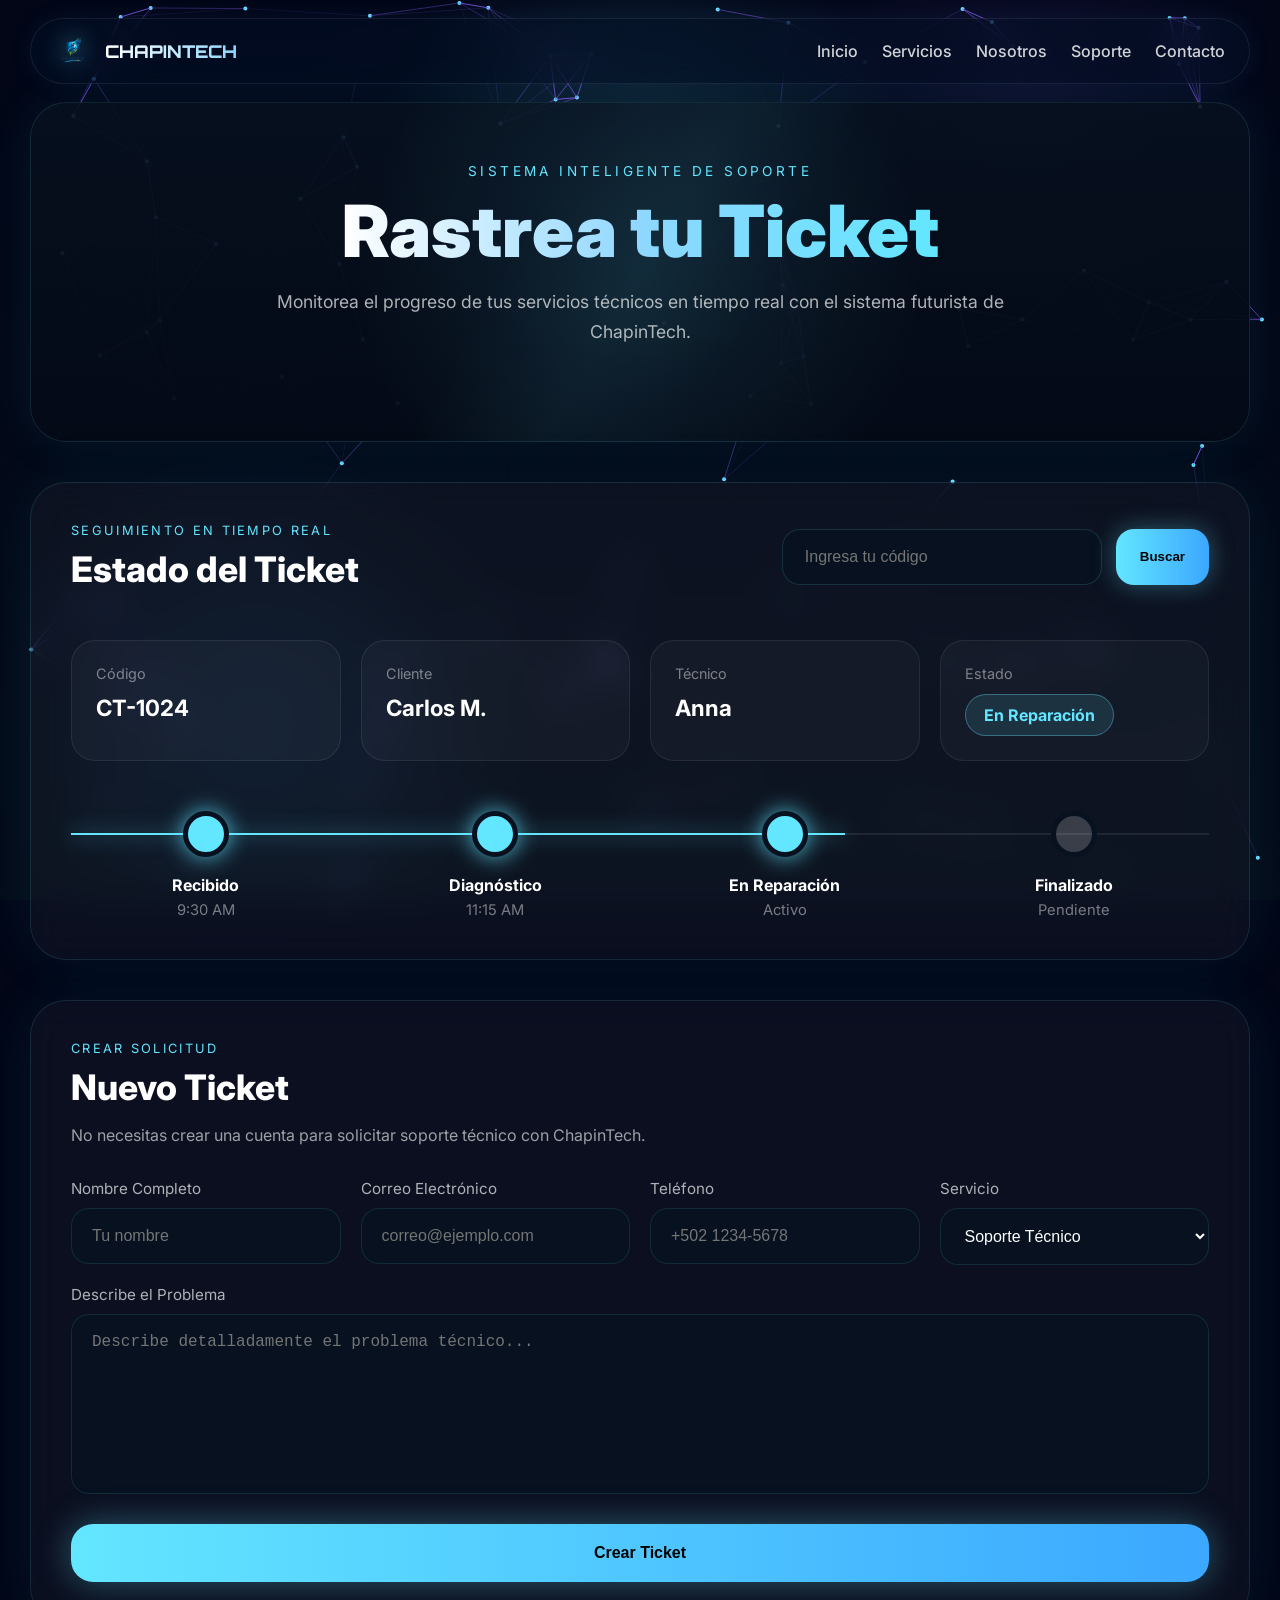
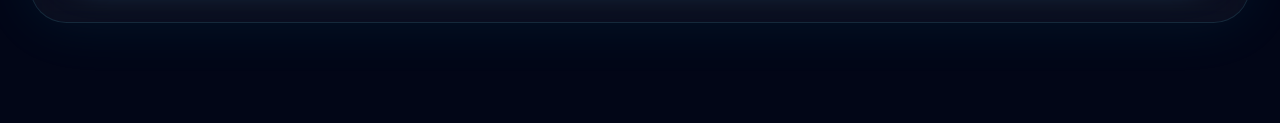
==== soporte.html @ 26c17a1f "adding support page agregando un pagina de soporte" ====
<!DOCTYPE html>
<html lang="es">
<head>
<meta charset="UTF-8">
<meta name="viewport" content="width=device-width, initial-scale=1.0">

<title>ChapinTech | Soporte</title>

<link rel="preconnect" href="https://fonts.googleapis.com">
<link rel="preconnect" href="https://fonts.gstatic.com" crossorigin>

<link href="https://fonts.googleapis.com/css2?family=Orbitron:wght@500;700;800&family=Inter:wght@400;500;600;700;800&display=swap" rel="stylesheet">

<style>

*{
margin:0;
padding:0;
box-sizing:border-box;
}

:root{
--cyan:#63e6ff;
--blue:#3ba7ff;
--violet:#8b5cf6;
--dark:#020617;
--panel:#07111f;
}

html{
scroll-behavior:smooth;
}

body{
font-family:'Inter',sans-serif;
background:#020617;
color:white;
overflow-x:hidden;
min-height:100vh;
}

/* =========================
BACKGROUND SYSTEM
========================= */

.bg{
position:fixed;
inset:0;
z-index:-10;

background:
radial-gradient(circle at 50% 20%,
rgba(99,230,255,.14),
transparent 28%),

radial-gradient(circle at 80% 10%,
rgba(139,92,246,.08),
transparent 20%),

radial-gradient(circle at 20% 80%,
rgba(59,167,255,.08),
transparent 22%),

linear-gradient(
180deg,
#020617 0%,
#040b18 100%
);
}

.bg::before{
content:"";
position:absolute;
inset:0;

background-image:
linear-gradient(rgba(255,255,255,.03) 1px, transparent 1px),
linear-gradient(90deg, rgba(255,255,255,.03) 1px, transparent 1px);

background-size:42px 42px;

mask-image:radial-gradient(circle at center, black 30%, transparent 90%);

opacity:.25;
}

/* =========================
PARTICLES
========================= */

#particles{
position:fixed;
inset:0;
width:100%;
height:100%;
z-index:-5;
pointer-events:none;
}

/* =========================
NAVBAR
========================= */

.nav{
position:sticky;
top:18px;
z-index:999;

width:calc(100% - 60px);
max-width:1280px;

margin:18px auto;

padding:14px 24px;

display:flex;
align-items:center;
justify-content:space-between;

border-radius:999px;

background:rgba(4,19,44,.42);

backdrop-filter:blur(18px);

border:1px solid rgba(255,255,255,.08);

box-shadow:
0 0 24px rgba(59,167,255,.08),
inset 0 0 1px rgba(255,255,255,.05);
}

.logo{
display:flex;
align-items:center;
gap:14px;
}

.logo img{
width:36px;
height:36px;
object-fit:contain;

filter:
drop-shadow(0 0 12px rgba(99,230,255,.7));
}

.logo span{
font-family:'Orbitron',sans-serif;
font-weight:800;
font-size:1.1rem;

background:linear-gradient(90deg,#fff,#8fd7ff);

-webkit-background-clip:text;
background-clip:text;
color:transparent;
}

.nav-links{
display:flex;
align-items:center;
gap:24px;
}

.nav-links a{
text-decoration:none;
color:rgba(255,255,255,.82);
font-weight:500;
transition:.25s;
}

.nav-links a:hover{
color:var(--cyan);
}

/* =========================
HERO
========================= */

.hero{
position:relative;

width:calc(100% - 60px);
max-width:1280px;

margin:auto;

min-height:340px;

border-radius:36px;

overflow:hidden;

background:
radial-gradient(circle at center,
rgba(99,230,255,.10),
transparent 45%),

linear-gradient(
180deg,
rgba(7,17,31,.9),
rgba(4,10,22,.96)
);

border:1px solid rgba(99,230,255,.12);

box-shadow:
0 0 50px rgba(34,211,238,.08);
}

.hero::before{
content:"";
position:absolute;
inset:0;

background:
linear-gradient(
120deg,
transparent 40%,
rgba(99,230,255,.04),
transparent 60%
);

animation:moveGlow 8s linear infinite;
}

.hero-content{
position:relative;
z-index:2;

height:100%;

display:flex;
flex-direction:column;
align-items:center;
justify-content:center;

text-align:center;

padding:60px 20px;
}

.hero-content p{
color:var(--cyan);

letter-spacing:.25em;
font-size:.85rem;

margin-bottom:16px;
}

.hero-content h1{
font-size:clamp(42px,6vw,72px);
font-weight:900;
line-height:1;

margin-bottom:20px;

background:linear-gradient(
90deg,
#ffffff,
#8fd7ff,
#63e6ff
);

-webkit-background-clip:text;
background-clip:text;
color:transparent;
}

.hero-content span{
max-width:760px;

font-size:1.1rem;
line-height:1.7;

color:rgba(255,255,255,.68);
}

/* =========================
MAIN
========================= */

.main{
width:calc(100% - 60px);
max-width:1280px;

margin:40px auto 100px;
}

/* =========================
TRACKER PANEL
========================= */

.panel{
background:rgba(255,255,255,.04);

border:1px solid rgba(99,230,255,.12);

border-radius:36px;

padding:40px;

backdrop-filter:blur(18px);

box-shadow:
0 0 60px rgba(34,211,238,.08);

margin-bottom:40px;
}

/* =========================
TRACKING TOP
========================= */

.tracking-top{
display:flex;
justify-content:space-between;
align-items:center;
gap:20px;

flex-wrap:wrap;

margin-bottom:50px;
}

.tracking-title p{
color:var(--cyan);

letter-spacing:.18em;
font-size:.8rem;

margin-bottom:10px;
}

.tracking-title h2{
font-size:2.2rem;
font-weight:800;
}

.search-box{
display:flex;
gap:14px;
flex-wrap:wrap;
}

.search-box input{
width:320px;
max-width:100%;

padding:18px 22px;

border:none;
outline:none;

border-radius:18px;

background:#07111f;

color:white;

border:1px solid rgba(99,230,255,.15);

font-size:1rem;
}

.search-box button{
padding:18px 24px;

border:none;
cursor:pointer;

border-radius:18px;

font-weight:800;

background:linear-gradient(
90deg,
#63e6ff,
#3ba7ff
);

color:black;

box-shadow:
0 0 25px rgba(99,230,255,.35);

transition:.25s;
}

.search-box button:hover{
transform:translateY(-2px) scale(1.02);
}

/* =========================
STATUS CARD
========================= */

.status-grid{
display:grid;
grid-template-columns:repeat(auto-fit,minmax(220px,1fr));
gap:20px;

margin-bottom:50px;
}

.status-card{
background:rgba(255,255,255,.03);

border:1px solid rgba(255,255,255,.08);

border-radius:24px;

padding:24px;
}

.status-card p{
font-size:.9rem;
color:rgba(255,255,255,.45);
margin-bottom:12px;
}

.status-card h3{
font-size:1.4rem;
}

.active-status{
display:inline-flex;
align-items:center;
justify-content:center;

padding:10px 18px;

border-radius:999px;

background:rgba(99,230,255,.12);

border:1px solid rgba(99,230,255,.35);

color:var(--cyan);

font-weight:700;

white-space:nowrap;
}

/* =========================
TIMELINE
========================= */

.timeline{
position:relative;
margin-top:20px;
}

.timeline-line{
position:absolute;
top:22px;
left:0;

width:100%;
height:2px;

background:rgba(255,255,255,.08);
}

.timeline-progress{
position:absolute;
top:22px;
left:0;

width:68%;
height:2px;

background:var(--cyan);

box-shadow:
0 0 20px rgba(99,230,255,.9);
}

.steps{
display:grid;
grid-template-columns:repeat(4,1fr);
gap:20px;

position:relative;
z-index:2;
}

.step{
text-align:center;
}

.circle{
width:46px;
height:46px;

margin:auto;

border-radius:50%;

background:var(--cyan);

border:5px solid #07111f;

box-shadow:
0 0 22px rgba(99,230,255,.8);
}

.circle.active{
animation:pulse 2s infinite;
}

.circle.inactive{
background:rgba(255,255,255,.18);
box-shadow:none;
}

.step h4{
margin-top:18px;
font-size:1rem;
}

.step span{
display:block;
margin-top:6px;

font-size:.92rem;
color:rgba(255,255,255,.45);
}

/* =========================
CREATE TICKET
========================= */

.form-title{
margin-bottom:30px;
}

.form-title p{
color:var(--cyan);
letter-spacing:.18em;
font-size:.8rem;
margin-bottom:10px;
}

.form-title h2{
font-size:2.2rem;
font-weight:800;
margin-bottom:14px;
}

.form-title span{
color:rgba(255,255,255,.6);
line-height:1.7;
}

.form-grid{
display:grid;
grid-template-columns:repeat(auto-fit,minmax(260px,1fr));
gap:20px;
}

.input-group{
display:flex;
flex-direction:column;
gap:10px;
}

.input-group label{
font-size:.95rem;
color:rgba(255,255,255,.68);
}

.input-group input,
.input-group select,
.input-group textarea{
padding:18px 20px;

border:none;
outline:none;

border-radius:18px;

background:#07111f;

color:white;

border:1px solid rgba(99,230,255,.12);

font-size:1rem;

transition:.25s;
}

.input-group input:focus,
.input-group select:focus,
.input-group textarea:focus{
border-color:var(--cyan);
box-shadow:
0 0 20px rgba(99,230,255,.15);
}

.input-group textarea{
resize:none;
min-height:180px;
}

.submit-btn{
margin-top:30px;

width:100%;

padding:20px;

border:none;
cursor:pointer;

border-radius:22px;

font-size:1rem;
font-weight:800;

background:linear-gradient(
90deg,
#63e6ff,
#3ba7ff
);

color:black;

box-shadow:
0 0 35px rgba(99,230,255,.35);

transition:.25s;
}

.submit-btn:hover{
transform:translateY(-2px);
}

/* =========================
ANIMATIONS
========================= */

@keyframes pulse{

0%,100%{
transform:scale(1);
box-shadow:
0 0 20px rgba(99,230,255,.8);
}

50%{
transform:scale(1.08);
box-shadow:
0 0 40px rgba(99,230,255,1);
}

}

@keyframes moveGlow{
from{
transform:translateX(-10%);
}
to{
transform:translateX(10%);
}
}

/* =========================
RESPONSIVE
========================= */

@media(max-width:900px){

.steps{
grid-template-columns:repeat(2,1fr);
row-gap:40px;
}

.timeline-line,
.timeline-progress{
display:none;
}

}

@media(max-width:768px){

.nav{
width:calc(100% - 24px);
padding:14px 18px;
}

.nav-links{
display:none;
}

.hero,
.main{
width:calc(100% - 24px);
}

.panel{
padding:24px;
}

.hero-content{
padding:40px 20px;
}

}

</style>
</head>

<body>

<div class="bg"></div>

<canvas id="particles"></canvas>

<!-- NAVBAR -->

<header class="nav">

<div class="logo">
<img src="chapintech-logo.png" alt="">
<span>CHAPINTECH</span>
</div>

<nav class="nav-links">
<a href="#">Inicio</a>
<a href="#">Servicios</a>
<a href="#">Nosotros</a>
<a href="#">Soporte</a>
<a href="#">Contacto</a>
</nav>

</header>

<!-- HERO -->

<section class="hero">

<div class="hero-content">

<p>SISTEMA INTELIGENTE DE SOPORTE</p>

<h1>Rastrea tu Ticket</h1>

<span>
Monitorea el progreso de tus servicios técnicos en tiempo real con el sistema futurista de ChapinTech.
</span>

</div>

</section>

<!-- MAIN -->

<main class="main">

<!-- TRACKING PANEL -->

<section class="panel">

<div class="tracking-top">

<div class="tracking-title">
<p>SEGUIMIENTO EN TIEMPO REAL</p>
<h2>Estado del Ticket</h2>
</div>

<div class="search-box">
<input type="text" placeholder="Ingresa tu código">
<button>Buscar</button>
</div>

</div>

<!-- STATUS INFO -->

<div class="status-grid">

<div class="status-card">
<p>Código</p>
<h3>CT-1024</h3>
</div>

<div class="status-card">
<p>Cliente</p>
<h3>Carlos M.</h3>
</div>

<div class="status-card">
<p>Técnico</p>
<h3>Anna</h3>
</div>

<div class="status-card">
<p>Estado</p>
<div class="active-status">
En Reparación
</div>
</div>

</div>

<!-- TIMELINE -->

<div class="timeline">

<div class="timeline-line"></div>
<div class="timeline-progress"></div>

<div class="steps">

<div class="step">
<div class="circle"></div>
<h4>Recibido</h4>
<span>9:30 AM</span>
</div>

<div class="step">
<div class="circle"></div>
<h4>Diagnóstico</h4>
<span>11:15 AM</span>
</div>

<div class="step">
<div class="circle active"></div>
<h4>En Reparación</h4>
<span>Activo</span>
</div>

<div class="step">
<div class="circle inactive"></div>
<h4>Finalizado</h4>
<span>Pendiente</span>
</div>

</div>

</div>

</section>

<!-- CREATE TICKET -->

<section class="panel">

<div class="form-title">

<p>CREAR SOLICITUD</p>

<h2>Nuevo Ticket</h2>

<span>
No necesitas crear una cuenta para solicitar soporte técnico con ChapinTech.
</span>

</div>

<form>

<div class="form-grid">

<div class="input-group">
<label>Nombre Completo</label>
<input type="text" placeholder="Tu nombre">
</div>

<div class="input-group">
<label>Correo Electrónico</label>
<input type="email" placeholder="correo@ejemplo.com">
</div>

<div class="input-group">
<label>Teléfono</label>
<input type="tel" placeholder="+502 1234-5678">
</div>

<div class="input-group">
<label>Servicio</label>

<select>
<option>Soporte Técnico</option>
<option>Instalación de Redes</option>
<option>Cámaras de Seguridad</option>
<option>Mantenimiento</option>
<option>Soporte Remoto</option>
</select>

</div>

</div>

<div class="input-group" style="margin-top:20px;">
<label>Describe el Problema</label>

<textarea placeholder="Describe detalladamente el problema técnico..."></textarea>
</div>

<button class="submit-btn">
Crear Ticket
</button>

</form>

</section>

</main>

<!-- PARTICLES -->

<script src="stars.js"></script>
<script src="particles.js"></script>
<script src="src/main.jsx"></script>

</body>
</html>
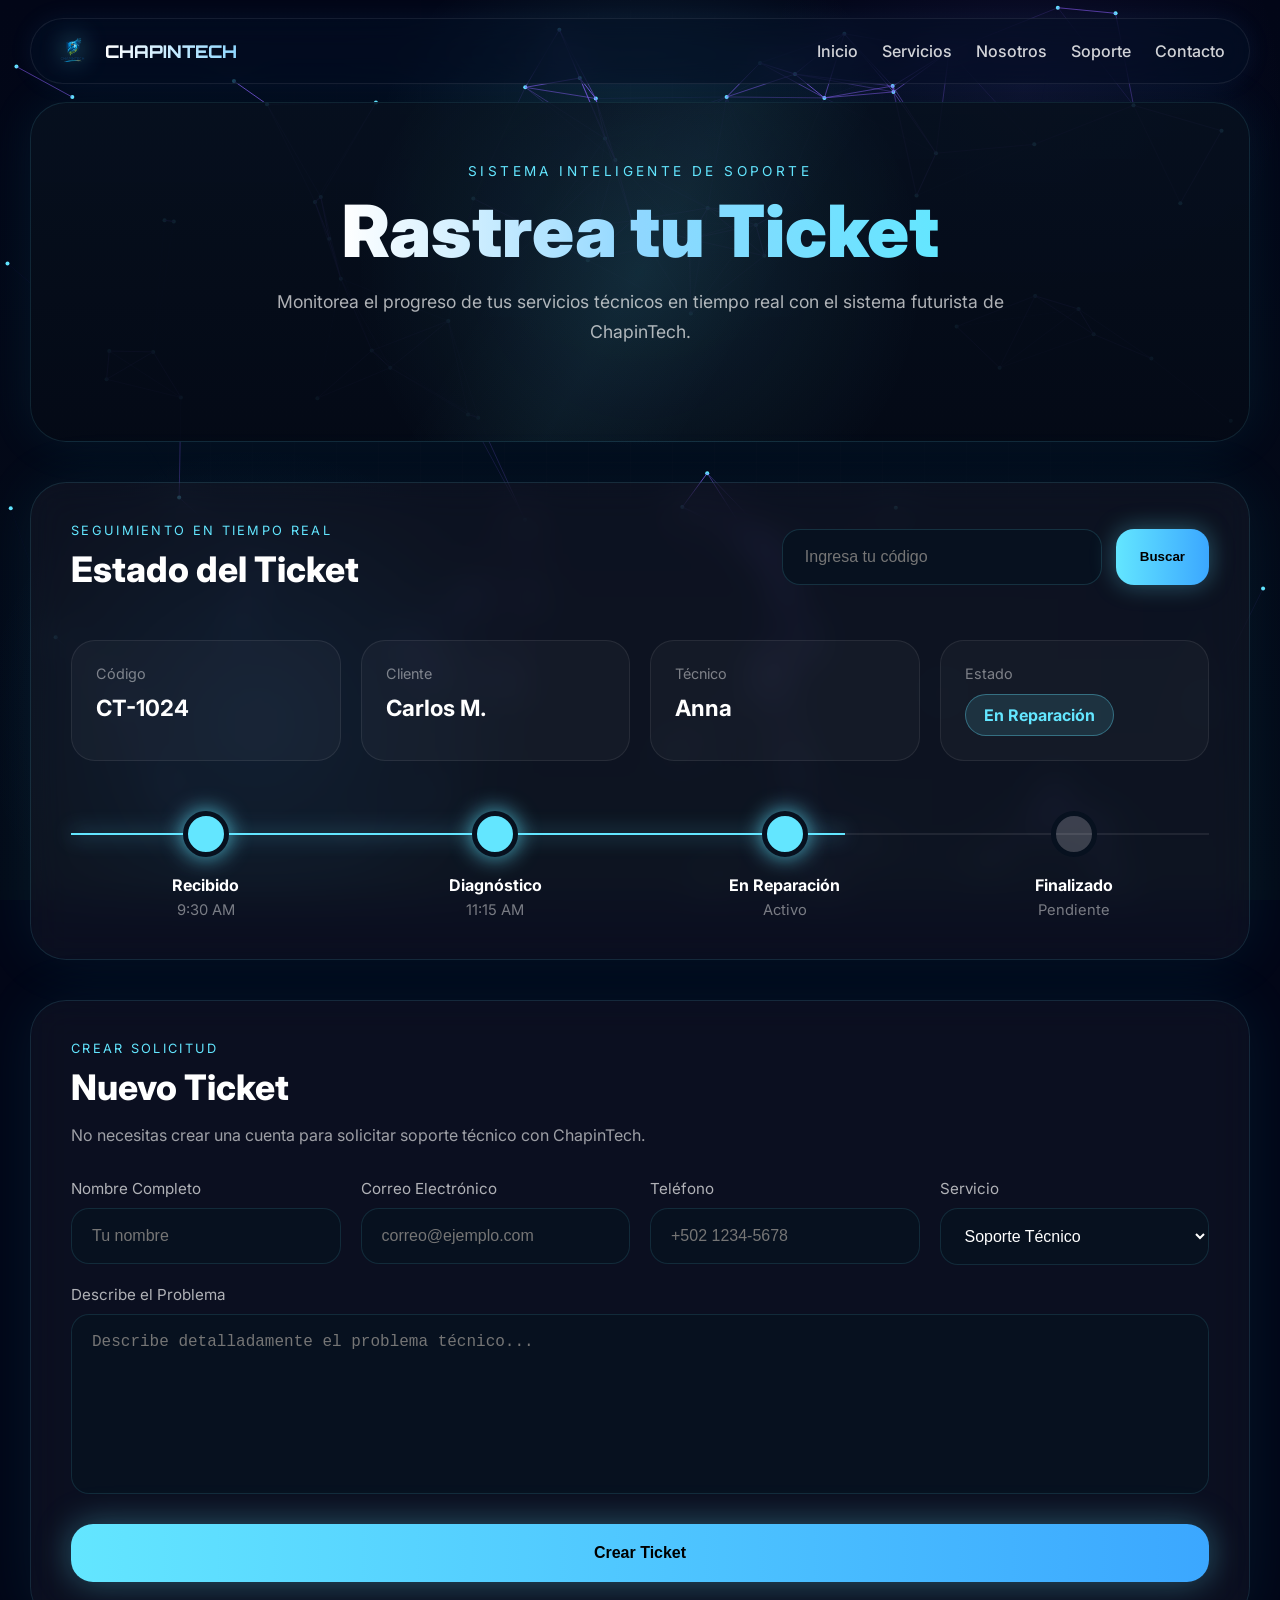
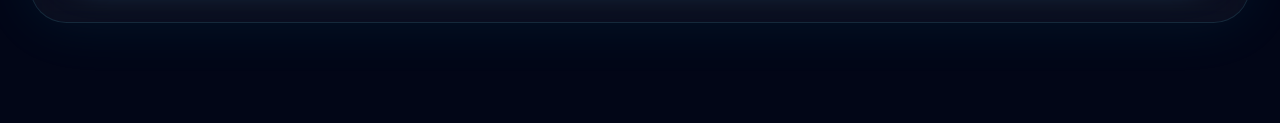
==== commit 11db28b2: "fixed index link reparo la enlace del pagina principal" ====
--- a/soporte.html
+++ b/soporte.html
@@ -732,11 +732,11 @@
 </div>
 
 <nav class="nav-links">
-<a href="#">Inicio</a>
-<a href="#">Servicios</a>
-<a href="#">Nosotros</a>
-<a href="#">Soporte</a>
-<a href="#">Contacto</a>
+<a href="index.html">Inicio</a>
+<a href="servicios.html">Servicios</a>
+<a href="nosotros.html">Nosotros</a>
+<a href="soporte.html">Soporte</a>
+<a href="contacto.html">Contacto</a>
 </nav>
 
 </header>
